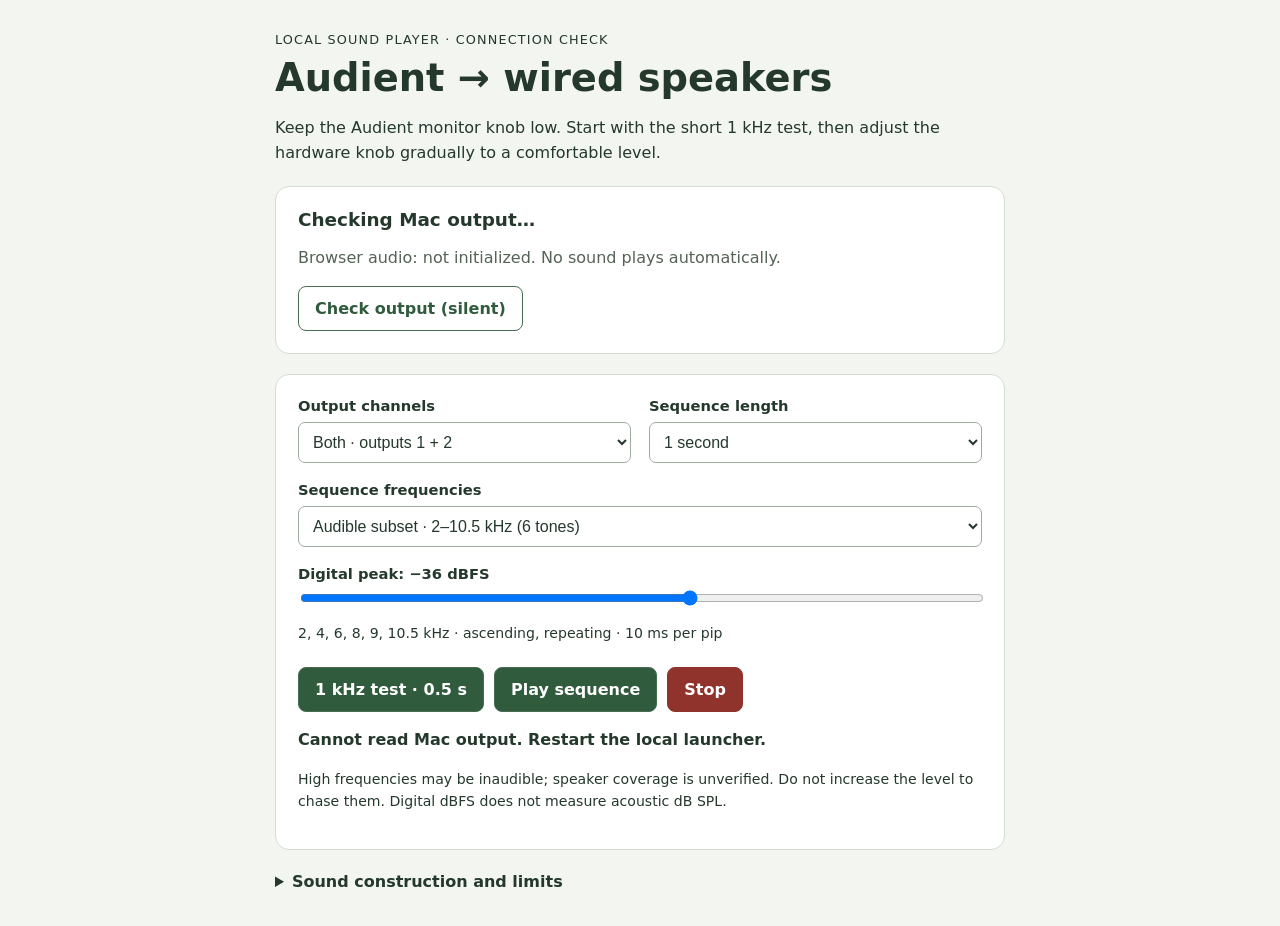
==== playback/index.html @ b23e35f0 "Add local Audient speaker-check player and configure output" ====
<!doctype html>
<html lang="en">
<head>
  <meta charset="utf-8">
  <meta name="viewport" content="width=device-width,initial-scale=1">
  <title>Audient speaker check</title>
  <style>
    :root { color-scheme: light; font-family: system-ui, sans-serif; color: #24382c; background: #f3f5f1; }
    * { box-sizing: border-box; } body { margin: 0; padding: 32px 18px; } main { max-width: 730px; margin: auto; }
    h1 { font-size: clamp(1.8rem,5vw,2.4rem); margin: 8px 0; } p { line-height: 1.55; } .eyebrow { font-size: .8rem; letter-spacing: .09em; text-transform: uppercase; }
    section { background: white; border: 1px solid #d4ddd2; border-radius: 14px; padding: 22px; margin: 20px 0; }
    .route { font-size: 1.15rem; font-weight: 650; } .muted, small { color: #536356; } .controls { display: grid; grid-template-columns: 1fr 1fr; gap: 18px; }
    label { display: block; font-weight: 600; font-size: .92rem; } select, input { width: 100%; margin-top: 8px; } select { padding: 10px; background: #fff; border: 1px solid #9eaca0; border-radius: 7px; color: inherit; font-size: 1rem; }
    .wide { grid-column: 1 / -1; } .actions { display: flex; flex-wrap: wrap; gap: 10px; margin-top: 22px; } button { border: 1px solid #496d52; border-radius: 8px; background: #315b3d; color: white; padding: 12px 16px; font: 600 1rem system-ui; cursor: pointer; }
    button:disabled { opacity: .5; cursor: wait; } button.secondary { background: white; color: #315b3d; } #stop { background: #8f332c; border-color: #8f332c; } button:focus-visible, select:focus-visible, input:focus-visible { outline: 3px solid #a36d2f; outline-offset: 3px; }
    #status { min-height: 1.5em; font-weight: 600; } .fine { font-size: .88rem; } details { line-height: 1.5; } summary { cursor: pointer; font-weight: 600; }
    @media(max-width: 480px) { body { padding: 20px 14px; } section { padding: 18px; } .controls { grid-template-columns: 1fr; } .actions button { flex: 1 1 130px; } }
  </style>
</head>
<body>
<main>
  <div class="eyebrow">Local sound player · connection check</div>
  <h1>Audient → wired speakers</h1>
  <p>Keep the Audient monitor knob low. Start with the short 1 kHz test, then adjust the hardware knob gradually to a comfortable level.</p>
  <section aria-label="Output status">
    <div class="route" id="output">Checking Mac output…</div>
    <p class="muted" id="context">Browser audio: not initialized. No sound plays automatically.</p>
    <button class="secondary" id="check" type="button">Check output (silent)</button>
  </section>
  <section aria-label="Playback controls">
    <div class="controls">
      <label>Output channels<select id="channel"><option value="both">Both · outputs 1 + 2</option><option value="left">Left · output 1</option><option value="right">Right · output 2</option></select></label>
      <label>Sequence length<select id="duration"><option value="1">1 second</option><option value="2">2 seconds</option><option value="5">5 seconds</option></select></label>
      <label class="wide">Sequence frequencies<select id="alphabet"><option value="audible">Audible subset · 2–10.5 kHz (6 tones)</option><option value="full">Published Sheep E list · 2–27 kHz (14 tones)</option></select></label>
      <label class="wide">Digital peak: <output id="level-text" for="level">−36 dBFS</output><input id="level" type="range" min="-60" max="-18" step="1" value="-36"></label>
    </div>
    <p class="fine" id="frequencies">2, 4, 6, 8, 9, 10.5 kHz · ascending, repeating · 10 ms per pip</p>
    <div class="actions"><button id="test" type="button">1 kHz test · 0.5 s</button><button id="sequence" type="button">Play sequence</button><button id="stop" type="button">Stop</button></div>
    <p id="status" role="status" aria-live="polite">Ready for an output check.</p>
    <p class="fine">High frequencies may be inaudible; speaker coverage is unverified. Do not increase the level to chase them. Digital dBFS does not measure acoustic dB SPL.</p>
  </section>
  <details><summary>Sound construction and limits</summary><p>These are synthetic sine waves for a human speaker check. The 14-frequency list comes from SONIC bioRxiv v1, Section 6.1; the six-frequency subset, ascending repeating order, 96 kHz playback, and raised-cosine ramp shape are local choices. Pips last 10 ms with 2 ms onset and offset ramps. This does not reproduce the original stimulus order.</p><p>Playback requires macOS to report Audient output at 96 kHz and the browser audio context to run at 96 kHz. The software cannot verify the physical mixer, speaker wiring, SPL, distortion, acoustic timing, or speaker bandwidth. This player is separate from the educational walkthrough and is not an animal-ready stimulus protocol.</p></details>
</main>
<script type="module" src="player.js"></script>
</body>
</html>
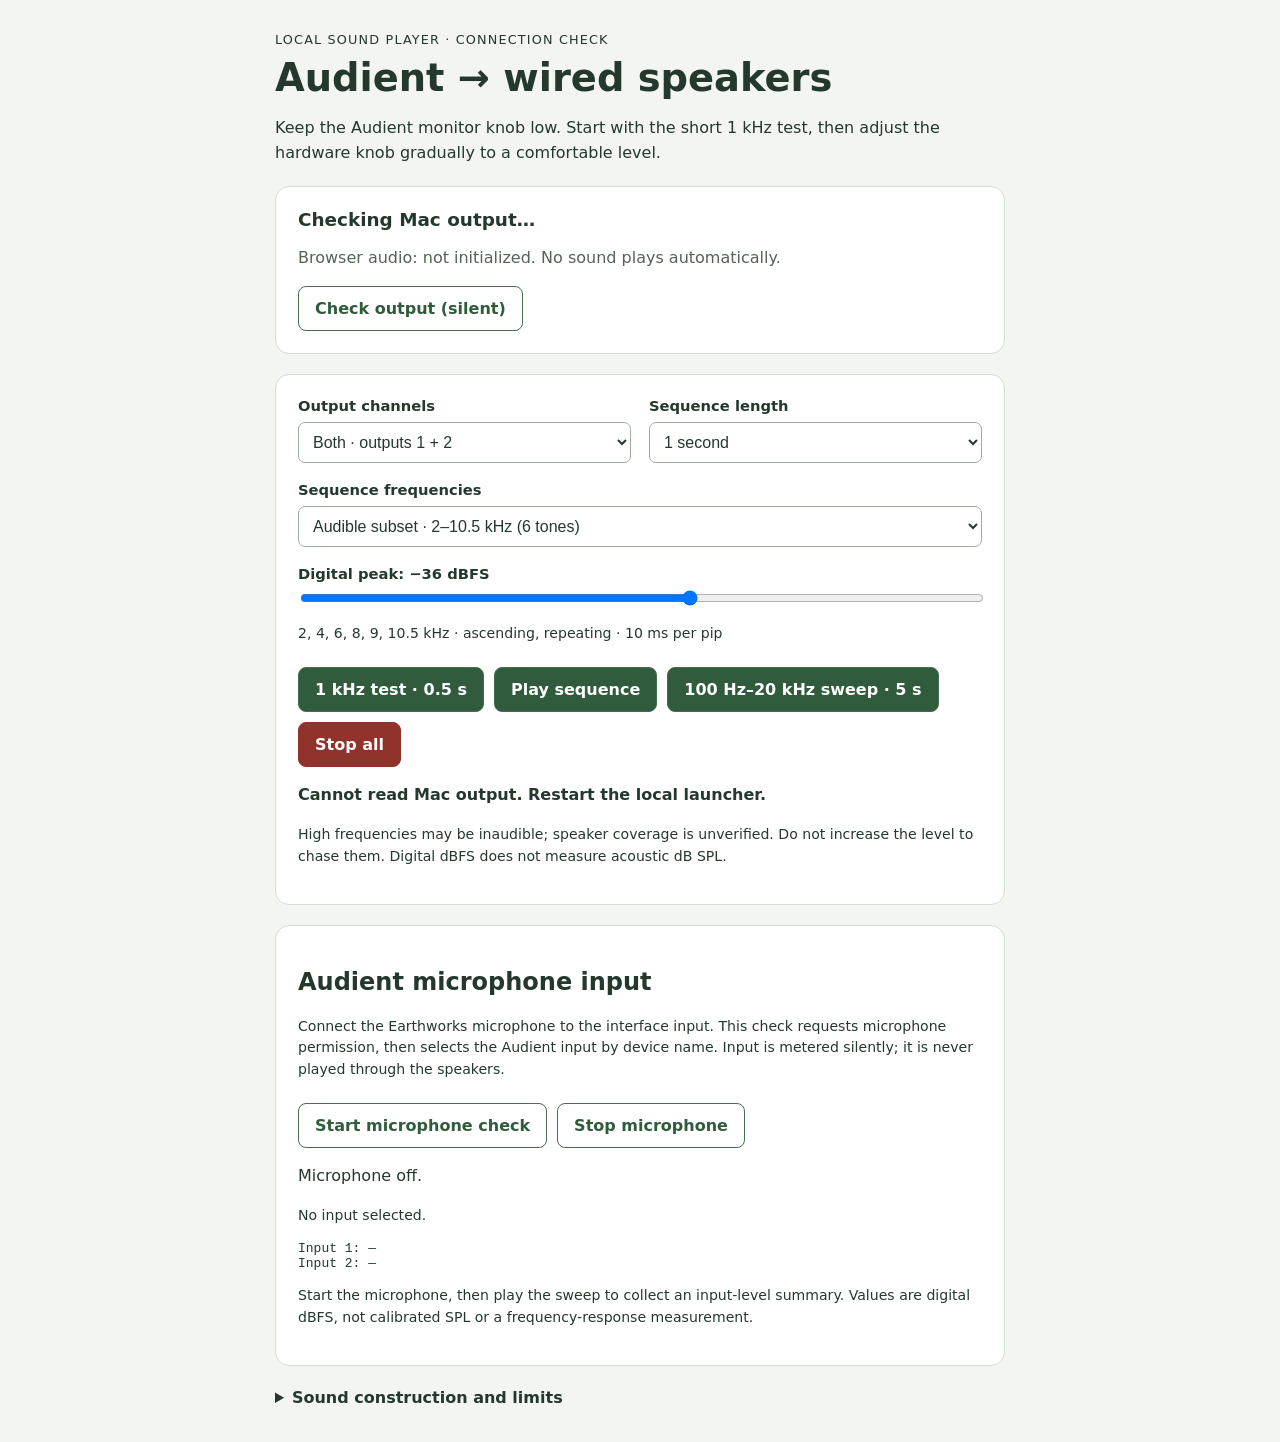
==== commit 7c737f91: "Add acoustic sweep and silent Audient microphone checks" ====
--- a/playback/index.html
+++ b/playback/index.html
@@ -35,9 +35,19 @@
       <label class="wide">Digital peak: <output id="level-text" for="level">−36 dBFS</output><input id="level" type="range" min="-60" max="-18" step="1" value="-36"></label>
     </div>
     <p class="fine" id="frequencies">2, 4, 6, 8, 9, 10.5 kHz · ascending, repeating · 10 ms per pip</p>
-    <div class="actions"><button id="test" type="button">1 kHz test · 0.5 s</button><button id="sequence" type="button">Play sequence</button><button id="stop" type="button">Stop</button></div>
+    <div class="actions"><button id="test" type="button">1 kHz test · 0.5 s</button><button id="sequence" type="button">Play sequence</button><button id="sweep" type="button">100 Hz–20 kHz sweep · 5 s</button><button id="stop" type="button">Stop all</button></div>
     <p id="status" role="status" aria-live="polite">Ready for an output check.</p>
     <p class="fine">High frequencies may be inaudible; speaker coverage is unverified. Do not increase the level to chase them. Digital dBFS does not measure acoustic dB SPL.</p>
+  </section>
+  <section aria-label="Microphone input check">
+    <h2>Audient microphone input</h2>
+    <p class="fine">Connect the Earthworks microphone to the interface input. This check requests microphone permission, then selects the Audient input by device name. Input is metered silently; it is never played through the speakers.</p>
+    <div class="actions"><button id="mic-start" class="secondary" type="button">Start microphone check</button><button id="mic-stop" class="secondary" type="button">Stop microphone</button></div>
+    <p id="mic-status" role="status" aria-live="polite">Microphone off.</p>
+    <p id="mic-settings" class="fine">No input selected.</p>
+    <pre id="mic-meter" aria-label="Live input levels" style="white-space:pre-wrap;overflow-wrap:anywhere">Input 1: —
+Input 2: —</pre>
+    <p id="mic-summary" class="fine">Start the microphone, then play the sweep to collect an input-level summary. Values are digital dBFS, not calibrated SPL or a frequency-response measurement.</p>
   </section>
   <details><summary>Sound construction and limits</summary><p>These are synthetic sine waves for a human speaker check. The 14-frequency list comes from SONIC bioRxiv v1, Section 6.1; the six-frequency subset, ascending repeating order, 96 kHz playback, and raised-cosine ramp shape are local choices. Pips last 10 ms with 2 ms onset and offset ramps. This does not reproduce the original stimulus order.</p><p>Playback requires macOS to report Audient output at 96 kHz and the browser audio context to run at 96 kHz. The software cannot verify the physical mixer, speaker wiring, SPL, distortion, acoustic timing, or speaker bandwidth. This player is separate from the educational walkthrough and is not an animal-ready stimulus protocol.</p></details>
 </main>
